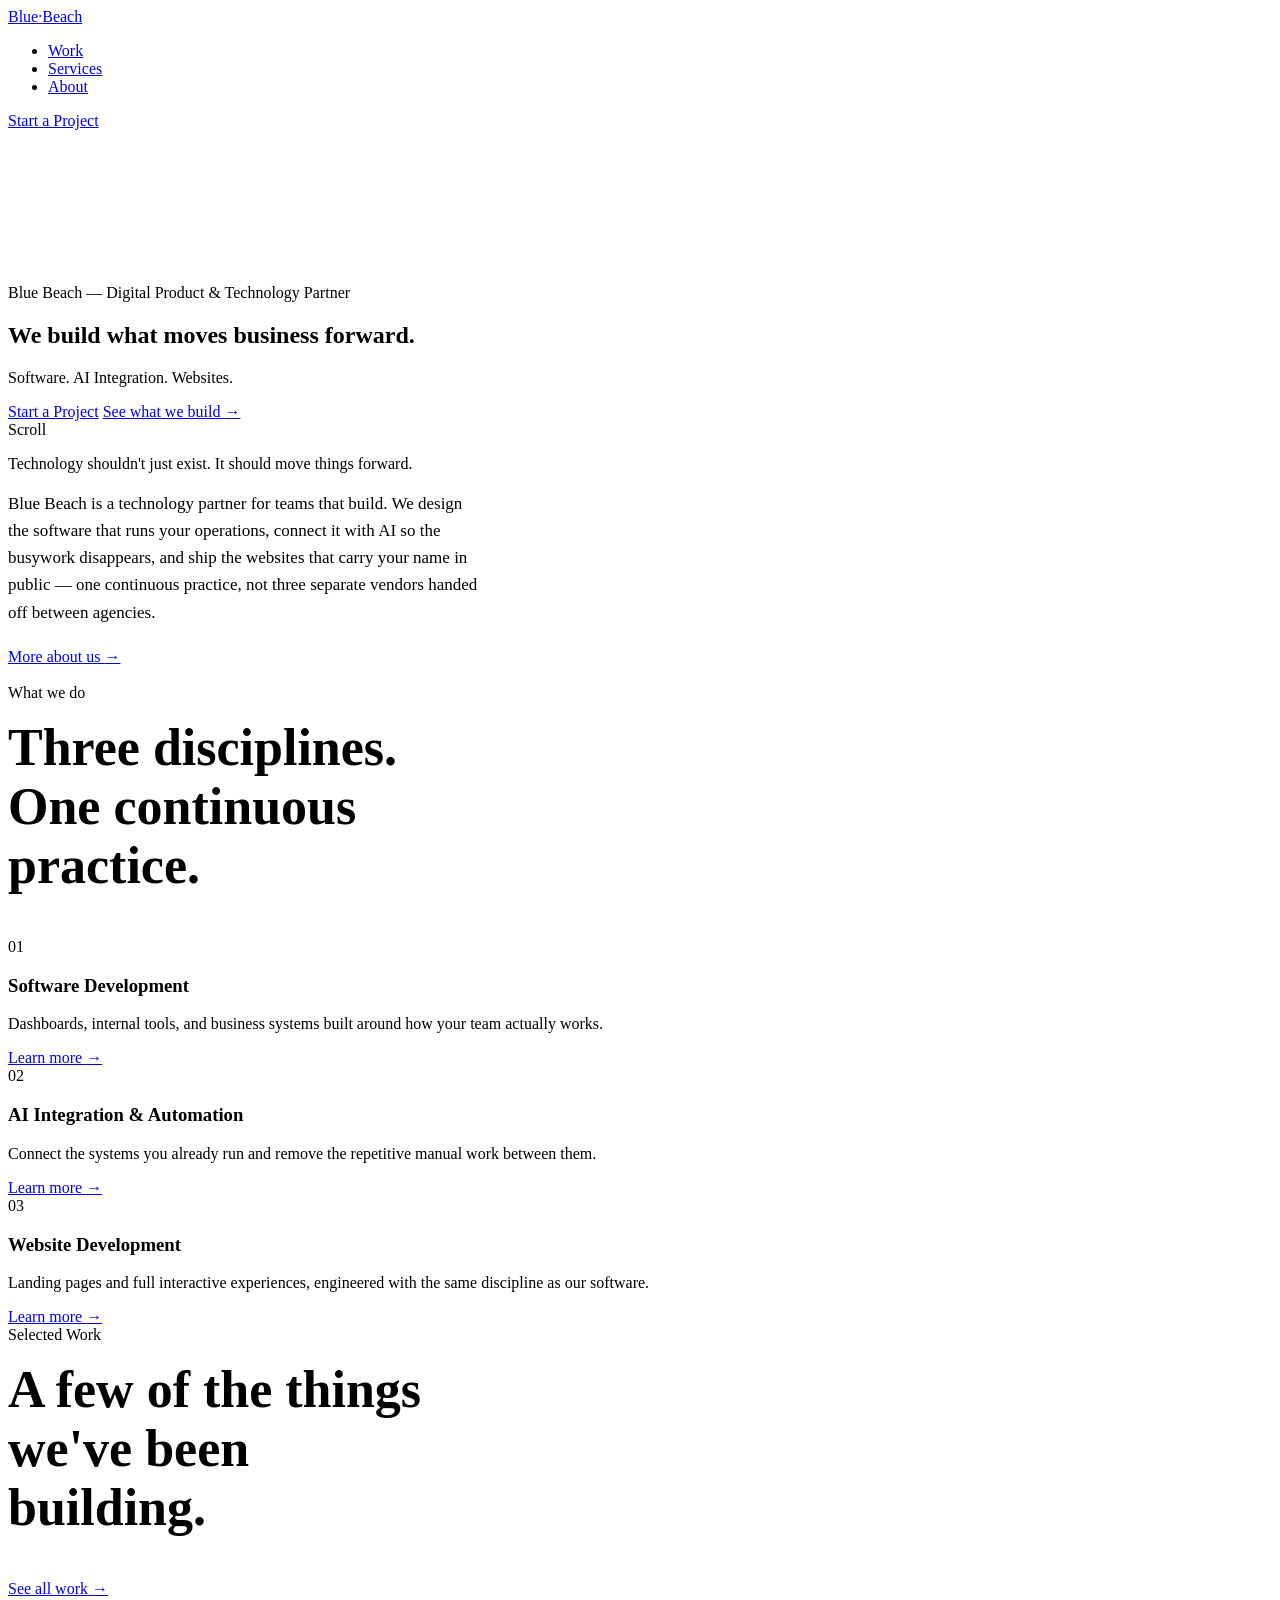
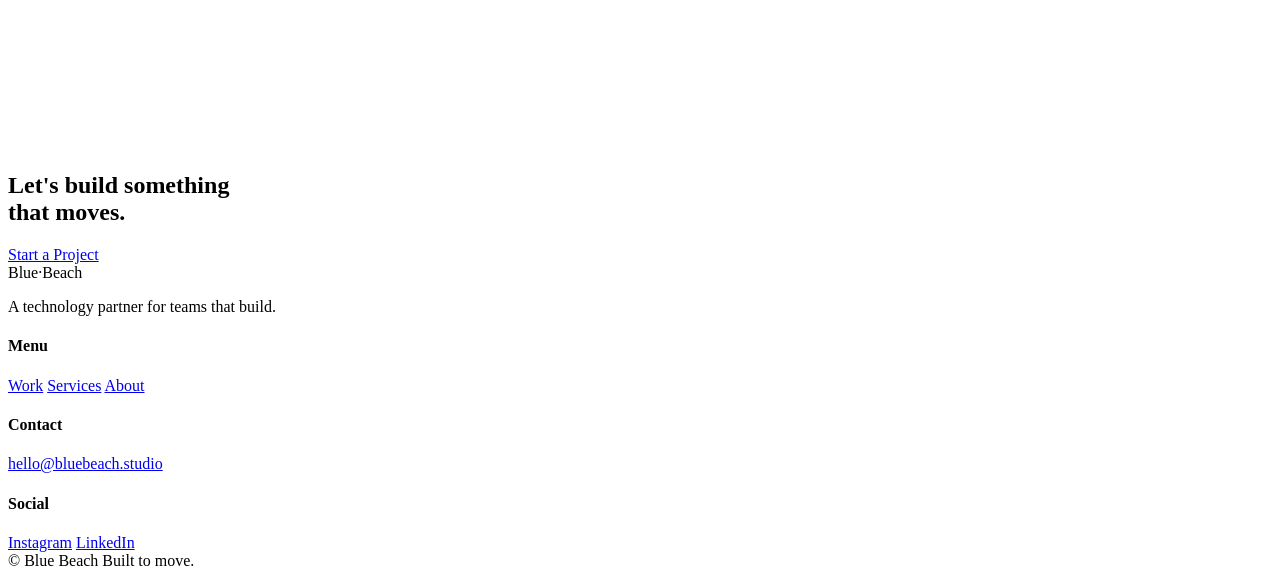
==== index.html @ 61bb1d4c "Add files via upload" ====
<!DOCTYPE html>
<html lang="en">
<head>
<meta charset="UTF-8">
<meta name="viewport" content="width=device-width, initial-scale=1, viewport-fit=cover">
<title>Blue Beach — Software, AI Integration & Websites</title>
<meta name="description" content="Blue Beach is a digital product and technology partner. Software development, AI integration & automation, and website development.">
<link rel="stylesheet" href="assets/style.css">
</head>
<body>

<div class="cursor" id="cursor"></div>

<nav class="nav" id="nav">
  <div class="wrap nav-inner">
    <!-- REPLACE: swap this text wordmark with <img src="assets/logo.svg" alt="Blue Beach" class="logo-img" height="22"> -->
    <a href="index.html" class="logo-mark">Blue<span>·</span>Beach</a>
    <ul class="nav-links">
      <li><a href="work.html" data-hover>Work</a></li>
      <li><a href="services.html" data-hover>Services</a></li>
      <li><a href="about.html" data-hover>About</a></li>
    </ul>
    <a href="https://forms.gle/NMgavftoqs75Bjrn9" target="_blank" rel="noopener" class="btn btn-solid nav-cta" data-hover>Start a Project</a>
  </div>
</nav>

<main id="top">

  <section class="hero" id="hero">
    <div class="fluid-canvas-wrap"><canvas id="heroCanvas" data-fluid="hero"></canvas></div>
    <div class="wrap hero-content">
      <div class="hero-eyebrow eyebrow">Blue Beach — Digital Product &amp; Technology Partner</div>
      <h1 class="hero-title">
        <span class="line"><span>We build what</span></span>
        <span class="line"><span>moves business</span></span>
        <span class="line"><span>forward.</span></span>
      </h1>
      <p class="hero-sub">Software. AI Integration. Websites.</p>
      <div class="hero-ctas">
        <a href="https://forms.gle/NMgavftoqs75Bjrn9" target="_blank" rel="noopener" class="btn btn-solid" data-hover>Start a Project</a>
        <a href="work.html" class="btn btn-ghost" data-hover><span class="btn-line"></span>See what we build <span class="arrow">→</span></a>
      </div>
    </div>
    <div class="scroll-cue"><span>Scroll</span><span class="bar"></span></div>
  </section>

  <section class="section-pad">
    <div class="wrap">
      <p class="intro-lead" data-reveal>Technology shouldn't just exist. <span class="serif">It should move things forward.</span></p>

      <div class="home-about-split">
        <div class="txt" data-reveal>
          <p style="font-size:17px; line-height:1.6; color:var(--ink-soft); max-width:56ch;">Blue Beach is a technology partner for teams that build. We design the software that runs your operations, connect it with AI so the busywork disappears, and ship the websites that carry your name in public — one continuous practice, not three separate vendors handed off between agencies.</p>
          <div style="margin-top:22px;">
            <a href="about.html" class="teaser-link" data-hover>More about us <span class="arrow">→</span></a>
          </div>
        </div>
        <div class="img photo" data-reveal>
          <img src="https://images.unsplash.com/photo-1758873268745-dd2cf0d677b5?fm=jpg&q=70&w=1200&auto=format&fit=crop" alt="" loading="lazy">
        </div>
      </div>
    </div>
  </section>

  <section class="section-pad alt-bg" id="services">
    <div class="wrap">
      <div class="eyebrow" data-reveal>What we do</div>
      <h2 style="margin-top:16px; font-size:clamp(28px,4.5vw,52px); max-width:18ch;" data-reveal>Three disciplines. One continuous practice.</h2>

      <div class="teaser-grid">
        <div class="teaser-card" data-reveal>
          <div class="eyebrow" style="margin-bottom:10px;">01</div>
          <h3>Software Development</h3>
          <p>Dashboards, internal tools, and business systems built around how your team actually works.</p>
          <a href="services.html#software" class="teaser-link" data-hover>Learn more <span class="arrow">→</span></a>
        </div>
        <div class="teaser-card" data-reveal>
          <div class="eyebrow" style="margin-bottom:10px;">02</div>
          <h3>AI Integration &amp; Automation</h3>
          <p>Connect the systems you already run and remove the repetitive manual work between them.</p>
          <a href="services.html#automation" class="teaser-link" data-hover>Learn more <span class="arrow">→</span></a>
        </div>
        <div class="teaser-card" data-reveal>
          <div class="eyebrow" style="margin-bottom:10px;">03</div>
          <h3>Website Development</h3>
          <p>Landing pages and full interactive experiences, engineered with the same discipline as our software.</p>
          <a href="services.html#web" class="teaser-link" data-hover>Learn more <span class="arrow">→</span></a>
        </div>
      </div>
    </div>
  </section>

  <section class="section-pad">
    <div class="wrap">
      <div class="eyebrow" data-reveal>Selected Work</div>
      <h2 style="margin-top:16px; font-size:clamp(28px,4.5vw,52px); max-width:16ch;" data-reveal>A few of the things we've been building.</h2>
      <div style="margin-top:40px;">
        <a href="work.html" class="teaser-link" data-hover data-reveal>See all work <span class="arrow">→</span></a>
      </div>
    </div>
  </section>

  <section class="final" id="contact-teaser">
    <div class="fluid-canvas-wrap"><canvas id="ctaCanvas" data-fluid="calm"></canvas></div>
    <div class="final-inner">
      <h2 class="final-title">Let's build something<br>that moves.</h2>
      <div class="final-ctas">
        <a href="https://forms.gle/NMgavftoqs75Bjrn9" target="_blank" rel="noopener" class="btn btn-solid" data-hover>Start a Project</a>
      </div>
    </div>
  </section>

</main>

<footer>
  <div class="wrap">
    <div class="foot-top">
      <div class="foot-brand">
        <div class="logo-mark">Blue<span>·</span>Beach</div>
        <p>A technology partner for teams that build.</p>
      </div>
      <div class="foot-cols">
        <div class="foot-col">
          <h4>Menu</h4>
          <a href="work.html">Work</a>
          <a href="services.html">Services</a>
          <a href="about.html">About</a>
        </div>
        <div class="foot-col">
          <h4>Contact</h4>
          <!-- REPLACE: placeholder contact details -->
          <a href="mailto:hello@bluebeach.studio">hello@bluebeach.studio</a>
        </div>
        <div class="foot-col">
          <h4>Social</h4>
          <!-- REPLACE: add real profile links -->
          <a href="#">Instagram</a>
          <a href="#">LinkedIn</a>
        </div>
      </div>
    </div>
    <div class="foot-bottom">
      <span>© <span id="year"></span> Blue Beach</span>
      <span>Built to move.</span>
    </div>
  </div>
</footer>

<script src="assets/main.js"></script>
</body>
</html>
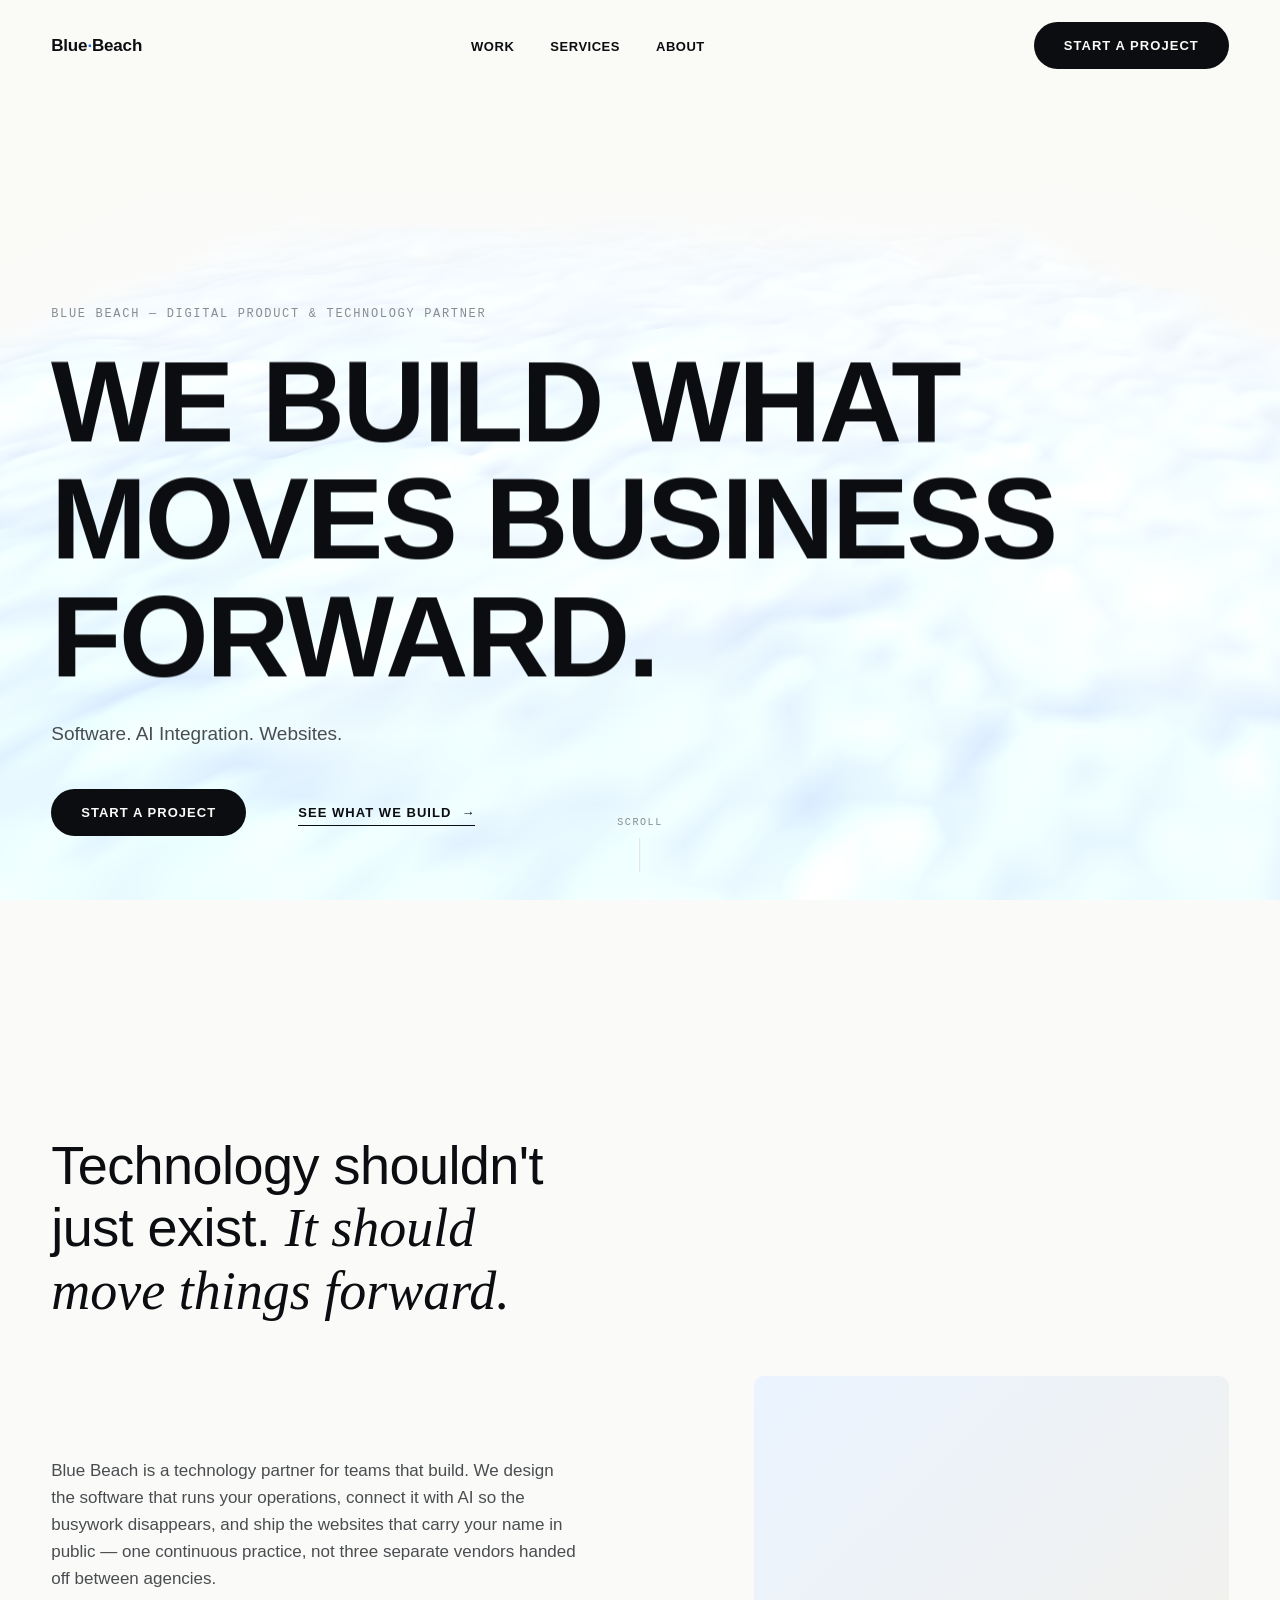
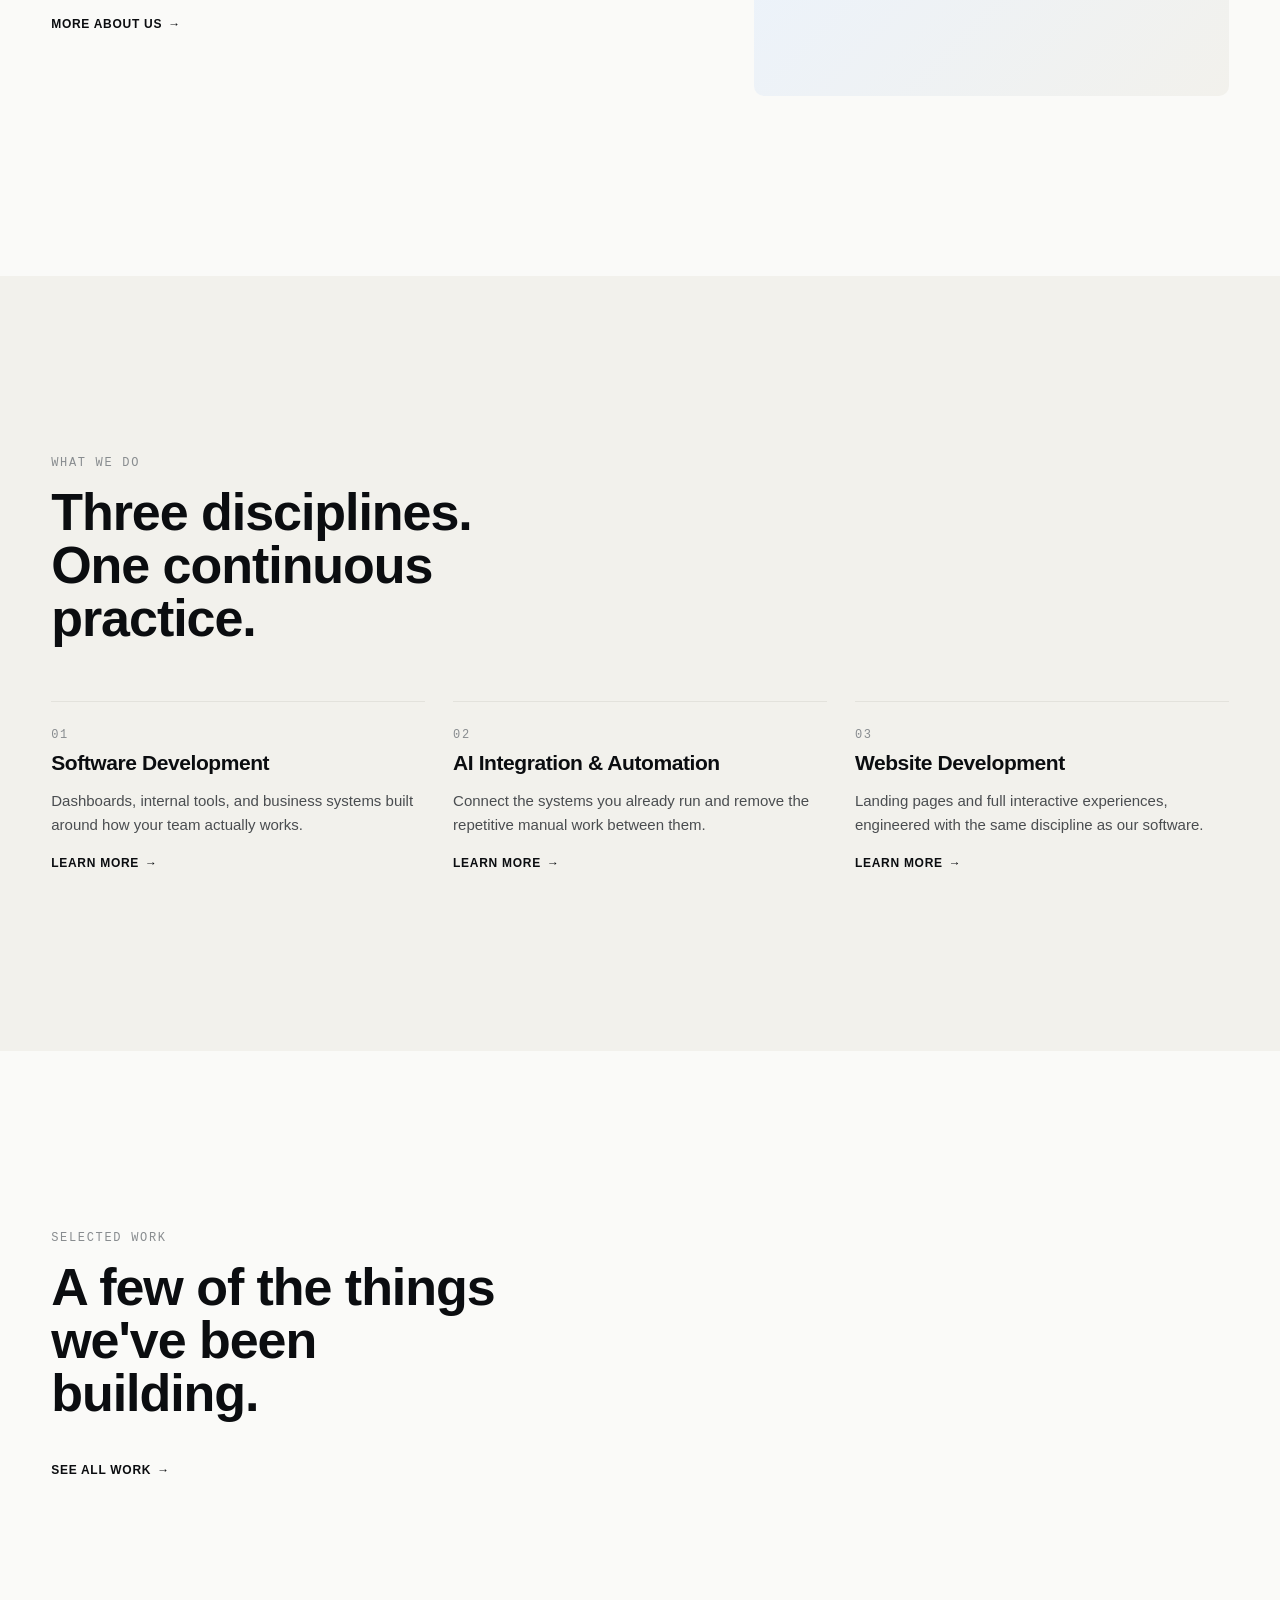
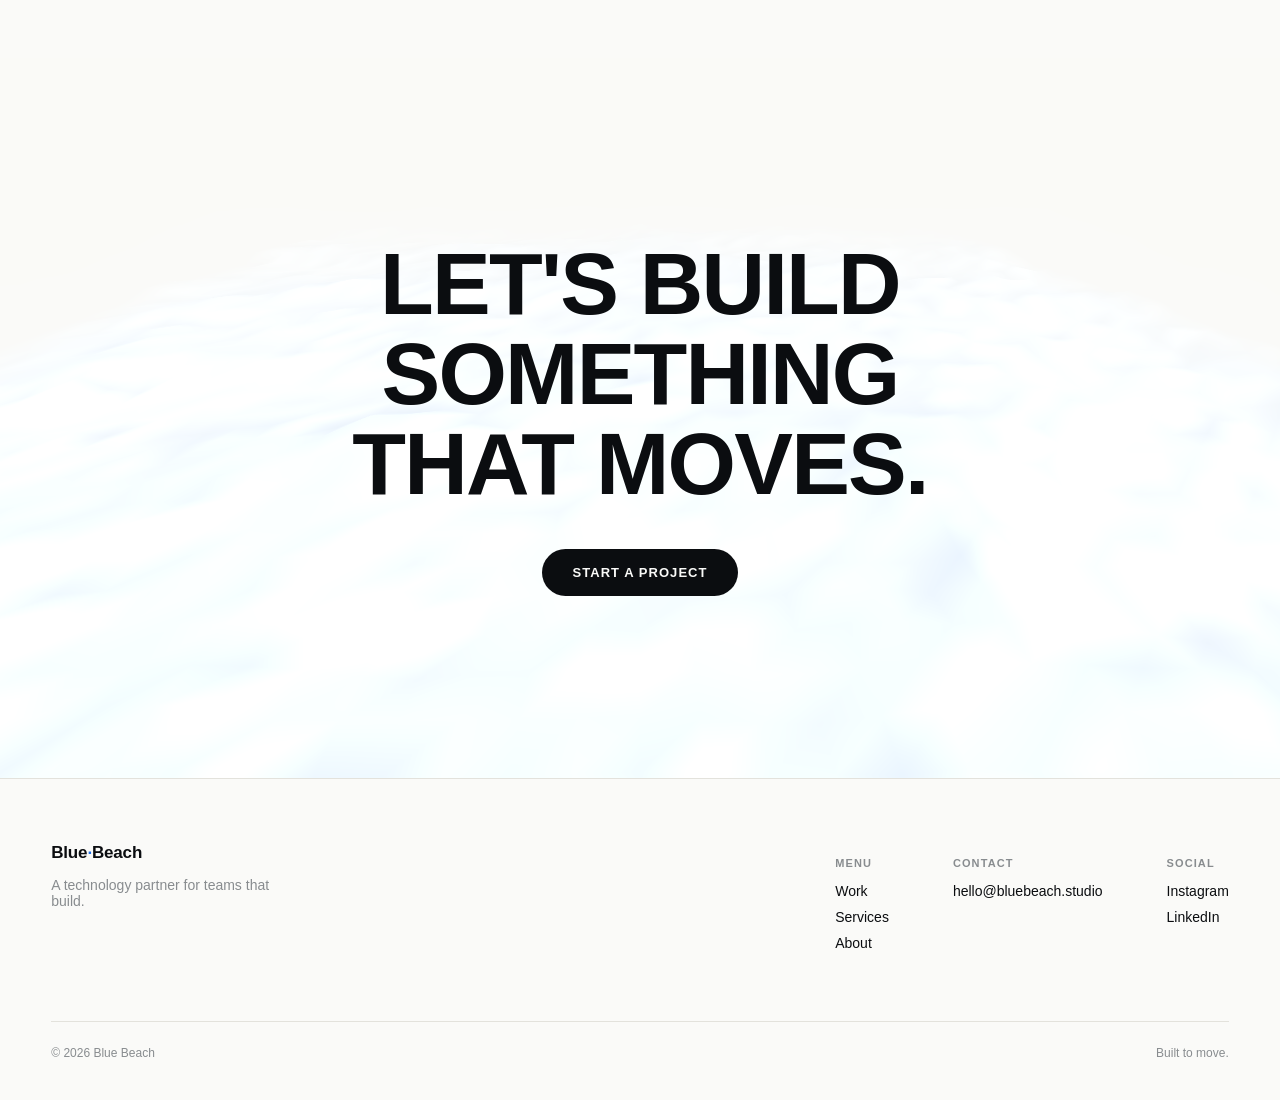
==== commit 1016c58a: "Add files via upload" ====
--- a/index.html
+++ b/index.html
@@ -5,7 +5,7 @@
 <meta name="viewport" content="width=device-width, initial-scale=1, viewport-fit=cover">
 <title>Blue Beach — Software, AI Integration & Websites</title>
 <meta name="description" content="Blue Beach is a digital product and technology partner. Software development, AI integration & automation, and website development.">
-<link rel="stylesheet" href="assets/style.css">
+<link rel="stylesheet" href="style.css">
 </head>
 <body>
 
@@ -146,6 +146,6 @@
   </div>
 </footer>
 
-<script src="assets/main.js"></script>
+<script src="main.js"></script>
 </body>
 </html>
--- a/style.css
+++ b/style.css
@@ -0,0 +1,443 @@
+  :root{
+    --paper:#FAFAF8;
+    --paper-2:#F2F1EC;
+    --ink:#0B0D10;
+    --ink-soft:#4A4D50;
+    --muted:#888C8F;
+    --line:#E3E2DC;
+    --azure:#1C6FEB;
+    --azure-deep:#0B3E91;
+    --azure-mist:#CFE6FF;
+    --radius:2px;
+    --ease:cubic-bezier(.22,1,.36,1);
+    --container:min(1240px, 92vw);
+  }
+
+  *,*::before,*::after{ box-sizing:border-box; }
+  html{ background:var(--paper); scroll-behavior:auto; }
+  body{
+    margin:0;
+    background:var(--paper);
+    color:var(--ink);
+    font-family:-apple-system,BlinkMacSystemFont,"Segoe UI",Helvetica,Arial,sans-serif;
+    -webkit-font-smoothing:antialiased;
+    text-rendering:optimizeLegibility;
+    overflow-x:hidden;
+  }
+  img,canvas,svg{ display:block; max-width:100%; }
+  a{ color:inherit; text-decoration:none; }
+  ul{ list-style:none; margin:0; padding:0; }
+  button{ font:inherit; background:none; border:none; cursor:pointer; color:inherit; }
+
+  .wrap{ width:var(--container); margin-inline:auto; }
+
+  .eyebrow{
+    font-family:ui-monospace,SFMono-Regular,Menlo,Consolas,monospace;
+    font-size:12px;
+    letter-spacing:.14em;
+    text-transform:uppercase;
+    color:var(--muted);
+  }
+
+  h1,h2,h3{ margin:0; font-weight:700; letter-spacing:-0.02em; line-height:1.02; }
+
+  .serif{
+    font-family:Georgia,"Times New Roman",serif;
+    font-style:italic;
+    font-weight:400;
+    letter-spacing:0;
+  }
+
+  /* ---------- buttons ---------- */
+  .btn{
+    position:relative;
+    display:inline-flex;
+    align-items:center;
+    gap:10px;
+    padding:16px 30px;
+    font-size:13px;
+    font-weight:600;
+    letter-spacing:.08em;
+    text-transform:uppercase;
+    border-radius:999px;
+    white-space:nowrap;
+  }
+  .btn-solid{ background:var(--ink); color:var(--paper); }
+  .btn-solid:hover{ background:var(--azure-deep); }
+  .btn-ghost{ color:var(--ink); }
+  .btn-ghost .btn-line{
+    position:absolute; left:30px; right:30px; bottom:10px; height:1px; background:var(--ink);
+    transform-origin:left; transition:transform .5s var(--ease);
+  }
+  .btn-ghost:hover .btn-line{ transform:scaleX(0); }
+  .btn-ghost .arrow{ transition:transform .4s var(--ease); }
+  .btn-ghost:hover .arrow{ transform:translateX(6px); }
+  .btn{ transition:background .4s var(--ease), transform .4s var(--ease); }
+  .btn-solid:active{ transform:scale(.97); }
+
+  /* ---------- custom cursor ---------- */
+  .cursor{
+    position:fixed; top:0; left:0; width:10px; height:10px; margin:-5px 0 0 -5px;
+    border-radius:50%; background:var(--azure); pointer-events:none; z-index:999;
+    mix-blend-mode:difference; opacity:0; transition:opacity .3s ease, width .3s var(--ease), height .3s var(--ease), margin .3s var(--ease);
+    will-change:transform;
+  }
+  .cursor.is-visible{ opacity:1; }
+  .cursor.is-big{ width:46px; height:46px; margin:-23px 0 0 -23px; background:transparent; border:1px solid var(--ink); mix-blend-mode:normal; }
+
+  /* ---------- nav ---------- */
+  .nav{
+    position:fixed; top:0; left:0; right:0; z-index:100;
+    padding:22px 0;
+    transition:padding .4s var(--ease), background .4s var(--ease), border-color .4s var(--ease);
+    border-bottom:1px solid transparent;
+  }
+  .nav.is-solid{
+    padding:14px 0;
+    background:rgba(250,250,248,.82);
+    -webkit-backdrop-filter:blur(10px);
+    backdrop-filter:blur(10px);
+    border-color:var(--line);
+  }
+  .nav-inner{ display:flex; align-items:center; justify-content:space-between; }
+  .logo-mark{ font-size:17px; font-weight:800; letter-spacing:-.01em; }
+  .logo-mark span{ color:var(--azure); }
+  .nav-links{ display:flex; gap:36px; }
+  .nav-links a{
+    font-size:13px; font-weight:600; letter-spacing:.04em; text-transform:uppercase;
+    position:relative; padding-bottom:3px;
+  }
+  .nav-links a::after{
+    content:""; position:absolute; left:0; bottom:0; width:100%; height:1px; background:var(--ink);
+    transform:scaleX(0); transform-origin:right; transition:transform .4s var(--ease);
+  }
+  .nav-links a:hover::after{ transform:scaleX(1); transform-origin:left; }
+  @media(max-width:600px){
+    .nav-links{ gap:16px; }
+    .nav-links a{ font-size:11px; }
+    .nav-cta{ padding:11px 18px; font-size:11px; }
+  }
+  @media(max-width:420px){
+    .nav-links a:last-child{ display:none; }
+  }
+
+  /* ---------- hero ---------- */
+  .hero{
+    position:relative;
+    min-height:100svh;
+    display:flex;
+    flex-direction:column;
+    justify-content:flex-end;
+    padding-bottom:64px;
+    overflow:hidden;
+  }
+  .fluid-canvas-wrap{
+    position:absolute; inset:0; z-index:0;
+  }
+  .fluid-canvas-wrap canvas{ width:100%; height:100%; display:block; }
+  .hero-content{ position:relative; z-index:2; }
+  .hero-eyebrow{ margin-bottom:22px; }
+  .hero-title{
+    font-size:clamp(48px, 9vw, 132px);
+    text-transform:uppercase;
+    max-width:16ch;
+  }
+  .hero-title .line{ overflow:hidden; }
+  .hero-title .line span{
+    display:block; will-change:transform;
+    animation:reveal-up 1s cubic-bezier(.22,1,.36,1) both;
+  }
+  .hero-title .line:nth-child(1) span{ animation-delay:.1s; }
+  .hero-title .line:nth-child(2) span{ animation-delay:.18s; }
+  .hero-title .line:nth-child(3) span{ animation-delay:.26s; }
+  @keyframes reveal-up{ from{ transform:translateY(112%); } to{ transform:translateY(0); } }
+  @keyframes fade-in{ from{ opacity:0; } to{ opacity:1; } }
+  @keyframes fade-up{ from{ opacity:0; transform:translateY(16px); } to{ opacity:1; transform:translateY(0); } }
+  .hero-eyebrow{ animation:fade-in .8s var(--ease) both; animation-delay:.02s; }
+  .hero-sub{
+    margin-top:28px;
+    font-size:clamp(15px,1.6vw,19px);
+    color:var(--ink-soft);
+    max-width:34ch;
+    animation:fade-up .8s var(--ease) both; animation-delay:.42s;
+  }
+  .hero-ctas{
+    margin-top:44px; display:flex; align-items:center; gap:22px; flex-wrap:wrap;
+    animation:fade-up .8s var(--ease) both; animation-delay:.5s;
+  }
+  .scroll-cue{
+    position:absolute; left:50%; bottom:28px; transform:translateX(-50%);
+    display:flex; flex-direction:column; align-items:center; gap:10px; z-index:2;
+    font-family:ui-monospace,Menlo,monospace; font-size:10px; letter-spacing:.16em; color:var(--muted);
+    text-transform:uppercase;
+  }
+  .scroll-cue .bar{ width:1px; height:34px; background:var(--line); overflow:hidden; position:relative; }
+  .scroll-cue .bar::after{
+    content:""; position:absolute; top:-100%; left:0; width:100%; height:100%; background:var(--ink);
+    animation:scrollcue 2.2s var(--ease) infinite;
+  }
+  @keyframes scrollcue{ to{ top:100%; } }
+
+  .no-webgl .fluid-canvas-wrap{
+    background:
+      radial-gradient(60% 50% at 20% 30%, var(--azure-mist), transparent 60%),
+      radial-gradient(50% 60% at 80% 70%, #E9F3FF, transparent 60%),
+      var(--paper);
+    background-size:220% 220%, 220% 220%, 100% 100%;
+    animation:driftgrad 22s ease-in-out infinite alternate;
+  }
+  @keyframes driftgrad{
+    0%{ background-position:0% 30%, 100% 70%, 0 0; }
+    100%{ background-position:30% 60%, 70% 30%, 0 0; }
+  }
+
+  /* ---------- section shell ---------- */
+  section{ position:relative; }
+  .section-pad{ padding:min(16vw,180px) 0; }
+  .alt-bg{ background:var(--paper-2); }
+
+  /* ---------- intro / about ---------- */
+  .intro-lead{
+    font-size:clamp(26px,4.4vw,54px);
+    max-width:18ch;
+    letter-spacing:-.01em;
+  }
+  .intro-body{
+    margin-top:40px;
+    display:grid;
+    grid-template-columns:repeat(12,1fr);
+    gap:24px;
+  }
+  .intro-body p{
+    grid-column:span 12;
+    font-size:17px;
+    line-height:1.6;
+    color:var(--ink-soft);
+    max-width:56ch;
+  }
+  @media(min-width:760px){
+    .intro-body p{ grid-column:5 / span 8; }
+  }
+
+  /* ---------- services ---------- */
+  .service{
+    display:grid;
+    grid-template-columns:repeat(12,1fr);
+    gap:28px;
+    align-items:center;
+    padding:96px 0;
+    border-top:1px solid var(--line);
+  }
+  .service:last-child{ border-bottom:1px solid var(--line); }
+  .service-index{ grid-column:span 12; font-family:ui-monospace,Menlo,monospace; font-size:13px; color:var(--muted); margin-bottom:8px; }
+  .service-text{ grid-column:span 12; }
+  .service-text h3{ font-size:clamp(28px,4vw,46px); max-width:14ch; }
+  .service-text p{ margin-top:18px; font-size:16px; line-height:1.6; color:var(--ink-soft); max-width:46ch; }
+  .service-visual{ grid-column:span 12; }
+  @media(min-width:900px){
+    .service-text{ grid-column:span 5; }
+    .service-visual{ grid-column:span 7; }
+    .service.reverse .service-text{ order:2; }
+    .service.reverse .service-visual{ order:1; }
+  }
+
+  /* dashboard mock (service 01) */
+  .dash{
+    background:#fff; border:1px solid var(--line); border-radius:14px;
+    box-shadow:0 30px 80px -40px rgba(11,13,16,.25);
+    overflow:hidden;
+  }
+  .dash-bar{ display:flex; gap:6px; padding:14px 16px; border-bottom:1px solid var(--line); }
+  .dash-bar i{ width:9px; height:9px; border-radius:50%; background:var(--line); }
+  .dash-body{ display:grid; grid-template-columns:84px 1fr; min-height:260px; }
+  .dash-side{ border-right:1px solid var(--line); padding:18px 12px; display:flex; flex-direction:column; gap:10px; }
+  .dash-side .chip{ height:8px; border-radius:3px; background:var(--paper-2); }
+  .dash-side .chip.on{ background:var(--azure-mist); }
+  .dash-main{ padding:22px; }
+  .stat-row{ display:grid; grid-template-columns:repeat(3,1fr); gap:14px; margin-bottom:22px; }
+  .stat{ border:1px solid var(--line); border-radius:10px; padding:14px; }
+  .stat b{ display:block; font-size:22px; letter-spacing:-.02em; }
+  .stat span{ font-size:11px; color:var(--muted); text-transform:uppercase; letter-spacing:.06em; }
+  .chart{ width:100%; height:120px; }
+  .chart path{ fill:none; stroke:var(--azure); stroke-width:2; }
+  .chart .fill{ stroke:none; fill:url(#chartGrad); }
+
+  /* workflow graph (service 02) */
+  .flowbox{
+    background:#fff; border:1px solid var(--line); border-radius:14px;
+    box-shadow:0 30px 80px -40px rgba(11,13,16,.25);
+    padding:26px; min-height:300px;
+  }
+  .flowbox svg{ width:100%; height:100%; overflow:visible; }
+  .flow-node circle{ fill:#fff; stroke:var(--ink); stroke-width:1.2; }
+  .flow-node text{ font-family:ui-monospace,Menlo,monospace; font-size:10px; fill:var(--ink-soft); text-anchor:middle; }
+  .flow-path{ fill:none; stroke:var(--line); stroke-width:1.4; }
+  .flow-dot{ fill:var(--azure); }
+
+  /* browser stack (service 03) */
+  .browser-stack{ position:relative; height:340px; }
+  .browser{
+    position:absolute; inset:0; background:#fff; border:1px solid var(--line); border-radius:12px;
+    box-shadow:0 30px 80px -40px rgba(11,13,16,.25);
+    overflow:hidden;
+  }
+  .browser .chrome{ display:flex; align-items:center; gap:8px; padding:10px 12px; border-bottom:1px solid var(--line); }
+  .browser .chrome i{ width:8px; height:8px; border-radius:50%; background:var(--line); }
+  .browser .pill{ height:8px; width:40%; border-radius:5px; background:var(--paper-2); margin-left:10px; }
+  .browser .site-nav{ display:flex; gap:10px; padding:14px 16px; border-bottom:1px solid var(--line); }
+  .browser .site-nav i{ height:6px; width:34px; border-radius:3px; background:var(--paper-2); }
+  .browser .site-hero{ margin:18px 16px; height:60px; border-radius:8px; background:linear-gradient(135deg,var(--azure-mist),var(--paper-2)); }
+  .browser .site-lines{ padding:0 16px; display:flex; flex-direction:column; gap:8px; }
+  .browser .site-lines i{ height:6px; border-radius:3px; background:var(--paper-2); }
+  .browser.b2{ transform:translate(28px,26px) rotate(2deg); z-index:1; opacity:.85; }
+  .browser.b3{ transform:translate(56px,52px) rotate(4deg); z-index:0; opacity:.65; }
+  .browser.b1{ z-index:2; }
+
+  /* ---------- work ---------- */
+  .work-item{
+    position:relative;
+    border-top:1px solid var(--line);
+    padding:56px 44px 56px 0;
+    display:grid; grid-template-columns:repeat(12,1fr); gap:24px; align-items:center;
+    cursor:pointer;
+  }
+  .work-plus{
+    position:absolute; right:0; top:56px; width:22px; height:22px;
+    display:flex; align-items:center; justify-content:center;
+    transition:transform .4s var(--ease);
+  }
+  .work-plus::before,.work-plus::after{ content:""; position:absolute; background:var(--ink); }
+  .work-plus::before{ width:14px; height:1px; }
+  .work-plus::after{ width:1px; height:14px; }
+  .work-item.is-open .work-plus{ transform:rotate(135deg); }
+  .work-item:last-child{ border-bottom:1px solid var(--line); }
+  .work-num{ grid-column:span 2; font-family:ui-monospace,Menlo,monospace; color:var(--muted); font-size:13px; }
+  .work-title{ grid-column:span 6; font-size:clamp(22px,3.2vw,36px); }
+  .work-tag{ grid-column:span 4; text-align:right; font-size:13px; color:var(--muted); }
+  .work-reveal{
+    grid-column:1 / -1; height:0; overflow:hidden; transition:height .6s var(--ease);
+  }
+  .work-thumb{
+    /* REPLACE: swap this gradient block for a real project screenshot/video */
+    margin-top:20px; height:280px; border-radius:10px;
+    background:linear-gradient(135deg,#EAF3FF,var(--paper-2));
+  }
+  .work-desc{ grid-column:1/-1; margin-top:14px; max-width:56ch; color:var(--ink-soft); font-size:15px; line-height:1.6; }
+  @media(min-width:700px){
+    .work-item:hover{ background:var(--paper-2); }
+  }
+  @media(max-width:640px){
+    .work-num{ grid-column:span 3; }
+    .work-title{ grid-column:span 9; font-size:20px; }
+    .work-tag{ grid-column:2 / span 11; text-align:left; margin-top:6px; }
+  }
+
+  /* ---------- final cta ---------- */
+  .final{
+    min-height:80vh; display:flex; align-items:center; justify-content:center; text-align:center;
+    position:relative; overflow:hidden;
+  }
+  .final-inner{ position:relative; z-index:2; }
+  .final-title{ font-size:clamp(36px,7vw,88px); text-transform:uppercase; max-width:16ch; margin-inline:auto; }
+  .final-ctas{ margin-top:40px; }
+
+  /* ---------- footer ---------- */
+  footer{ border-top:1px solid var(--line); padding:64px 0 40px; }
+  .foot-top{ display:flex; flex-wrap:wrap; gap:40px; justify-content:space-between; }
+  .foot-brand .logo-mark{ margin-bottom:14px; }
+  .foot-brand p{ color:var(--muted); font-size:14px; max-width:32ch; }
+  .foot-cols{ display:flex; gap:64px; flex-wrap:wrap; }
+  .foot-col h4{ font-size:11px; text-transform:uppercase; letter-spacing:.1em; color:var(--muted); margin-bottom:14px; font-weight:600; }
+  .foot-col a{ display:block; font-size:14px; margin-bottom:10px; }
+  .foot-bottom{ margin-top:60px; padding-top:24px; border-top:1px solid var(--line); display:flex; justify-content:space-between; flex-wrap:wrap; gap:10px; font-size:12px; color:var(--muted); }
+
+  /* Visible by default. JS only ever ADDS the hidden state right
+     before it can also reveal it — so a JS failure never leaves
+     content invisible. See assets/main.js reveal(). */
+  [data-reveal].reveal-armed{
+    opacity:0; transform:translateY(28px);
+    transition:opacity .9s var(--ease), transform .9s var(--ease);
+  }
+  [data-reveal].reveal-armed.is-visible{ opacity:1; transform:translateY(0); }
+
+  @media (prefers-reduced-motion: reduce){
+    * { animation-duration:.001ms !important; animation-iteration-count:1 !important; transition-duration:.001ms !important; }
+  }
+
+  /* ---------- page hero (inner pages) ---------- */
+  .page-hero{
+    position:relative; min-height:48vh; display:flex; align-items:flex-end;
+    padding-bottom:56px; overflow:hidden;
+  }
+  .page-hero .wrap{ position:relative; z-index:2; }
+  .page-hero h1{ font-size:clamp(38px,7vw,84px); text-transform:uppercase; }
+  .page-hero p{ margin-top:16px; color:var(--ink-soft); max-width:46ch; font-size:16px; }
+  .page-hero .eyebrow{ margin-bottom:18px; }
+
+  /* ---------- real photography treatment ---------- */
+  .photo{
+    position:relative; overflow:hidden; border-radius:10px; background:var(--paper-2);
+  }
+  .photo img{
+    width:100%; height:100%; object-fit:cover; display:block;
+    filter:grayscale(1) contrast(1.05) brightness(1.03);
+    transition:opacity .4s var(--ease);
+    opacity:0;
+  }
+  .photo img.is-loaded{ opacity:1; }
+  .photo::after{
+    content:""; position:absolute; inset:0; pointer-events:none;
+    background:linear-gradient(160deg, rgba(28,111,235,.24), rgba(207,230,255,.06));
+    mix-blend-mode:multiply;
+  }
+  .photo.load-failed{ background:linear-gradient(135deg,#EAF3FF,var(--paper-2)); }
+  .photo.load-failed img{ display:none; }
+  .photo.load-failed::after{ display:none; }
+
+  /* small accent photo tucked into a service visual */
+  .service-visual{ position:relative; }
+  .visual-accent{
+    position:absolute; width:128px; height:92px; z-index:3;
+    border:5px solid #fff; box-shadow:0 20px 40px -18px rgba(11,13,16,.35);
+    border-radius:4px;
+  }
+  .visual-accent.br{ right:-16px; bottom:-20px; transform:rotate(-4deg); }
+  .visual-accent.bl{ left:-16px; bottom:-20px; transform:rotate(4deg); }
+  @media(max-width:520px){ .visual-accent{ display:none; } }
+
+  /* ---------- about page ---------- */
+  .about-photo{ height:420px; margin-top:48px; }
+  .values{ margin-top:84px; display:grid; grid-template-columns:repeat(12,1fr); gap:28px; }
+  .value{ grid-column:span 12; padding-top:26px; border-top:1px solid var(--line); }
+  .value h4{ font-size:19px; margin-bottom:10px; }
+  .value p{ color:var(--ink-soft); font-size:15px; line-height:1.6; max-width:48ch; }
+  @media(min-width:760px){ .value{ grid-column:span 4; } }
+
+  /* work thumbnails visible as a real cover image */
+  .work-thumb{ position:relative; margin-top:20px; height:280px; border-radius:10px; overflow:hidden; }
+  .work-thumb .photo{ position:absolute; inset:0; border-radius:10px; }
+
+  /* ---------- home teaser grids ---------- */
+  .teaser-grid{ margin-top:56px; display:grid; grid-template-columns:repeat(12,1fr); gap:28px; }
+  .teaser-card{ grid-column:span 12; padding-top:26px; border-top:1px solid var(--line); }
+  @media(min-width:760px){ .teaser-card{ grid-column:span 4; } }
+  .teaser-card h3{ font-size:21px; margin-bottom:10px; }
+  .teaser-card p{ color:var(--ink-soft); font-size:15px; line-height:1.6; margin-bottom:16px; }
+  .teaser-link{ font-size:12px; font-weight:600; text-transform:uppercase; letter-spacing:.06em; display:inline-flex; gap:6px; align-items:center; }
+  .teaser-link .arrow{ display:inline-block; transition:transform .3s var(--ease); }
+  .teaser-link:hover .arrow{ transform:translateX(5px); }
+
+  .home-about-split{ margin-top:40px; display:grid; grid-template-columns:repeat(12,1fr); gap:28px; align-items:center; }
+  .home-about-split .txt{ grid-column:span 12; }
+  .home-about-split .img{ grid-column:span 12; height:260px; }
+  @media(min-width:820px){
+    .home-about-split .txt{ grid-column:span 7; }
+    .home-about-split .img{ grid-column:span 5; height:320px; }
+  }
+
+  @media (max-height:760px){
+    .scroll-cue{ display:none; }
+  }
+  @media (max-width:480px){
+    .hero-ctas{ gap:14px 22px; }
+  }
